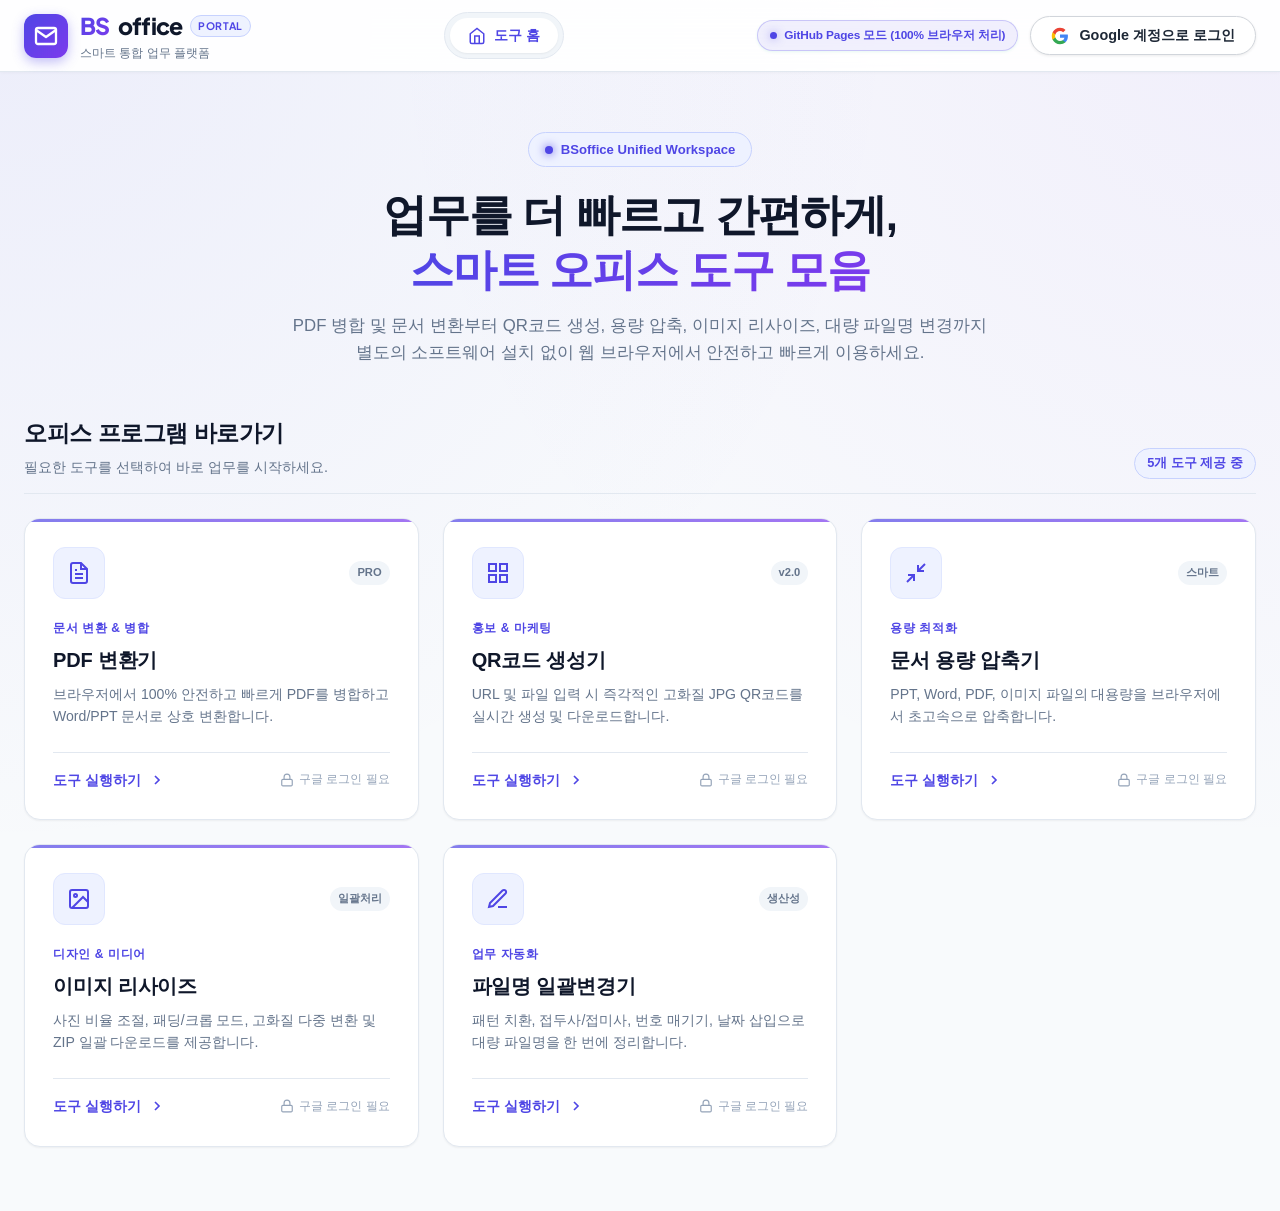
==== index.html @ fcd34b7c "." ====
<!DOCTYPE html>
<html lang="ko">
<head>
  <meta charset="UTF-8">
  <meta name="viewport" content="width=device-width, initial-scale=1.0">
  <title>BSoffice - 스마트 통합 비즈니스 오피스 플랫폼</title>
  <meta name="description" content="BSoffice - PDF 변환, QR코드 생성, 문서 압축, 이미지 리사이즈, 파일명 일괄변경을 한곳에서 제공하는 스마트 통합 오피스 플랫폼">
  
  <!-- Pretendard & Plus Jakarta Sans Fonts -->
  <link rel="preconnect" href="https://fonts.googleapis.com">
  <link rel="preconnect" href="https://fonts.gstatic.com" crossorigin>
  <link href="https://fonts.googleapis.com/css2?family=Pretendard:wght@300;400;500;600;700;800;900&family=Plus+Jakarta+Sans:wght@600;700;800&display=swap" rel="stylesheet">
  
  <link rel="stylesheet" href="./bsoffice-common.css">
  <link rel="stylesheet" href="./style.css">
  <!-- Google Identity Services (GSI) Client SDK for Static Web & GitHub Pages -->
  <script src="https://accounts.google.com/gsi/client" async defer></script>
</head>
<body>

  <!-- Main App Shell -->
  <div id="bsoffice-app" class="app-layout">
    
    <!-- Top Navigation Header (Unified BSoffice Brand) -->
    <header class="navbar">
      <div class="navbar-container">
        <!-- Brand Logo with Unified Typography -->
        <a href="./index.html" class="brand" id="btn-brand-home" title="BSoffice 메인으로 이동">
          <div class="brand-logo-icon">
            <svg width="24" height="24" viewBox="0 0 24 24" fill="none" stroke="currentColor" stroke-width="2.3" stroke-linecap="round" stroke-linejoin="round">
              <path d="M4 4h16c1.1 0 2 .9 2 2v12c0 1.1-.9 2-2 2H4c-1.1 0-2-.9-2-2V6c0-1.1.9-2 2-2z"></path>
              <polyline points="22,6 12,13 2,6"></polyline>
            </svg>
          </div>
          <div class="brand-text-wrap">
            <div class="brand-title">
              <span class="accent-b">BS</span> office
              <span class="version-tag">PORTAL</span>
            </div>
            <div class="brand-sub">스마트 통합 업무 플랫폼</div>
          </div>
        </a>

        <!-- Center Nav Tabs -->
        <nav class="nav-center-tabs" id="nav-center-tabs">
          <button class="nav-tab active" id="tab-home" data-view="home">
            <svg width="18" height="18" viewBox="0 0 24 24" fill="none" stroke="currentColor" stroke-width="2">
              <path d="M3 9l9-7 9 7v11a2 2 0 0 1-2 2H5a2 2 0 0 1-2-2z"></path>
              <polyline points="9 22 9 12 15 12 15 22"></polyline>
            </svg>
            <span>도구 홈</span>
          </button>
          
          <!-- Admin Dashboard Tab (Admin only, hidden by default) -->
          <button class="nav-tab nav-tab-admin hidden" id="tab-admin" data-view="admin">
            <svg width="18" height="18" viewBox="0 0 24 24" fill="none" stroke="currentColor" stroke-width="2">
              <line x1="18" y1="20" x2="18" y2="10"></line>
              <line x1="12" y1="20" x2="12" y2="4"></line>
              <line x1="6" y1="20" x2="6" y2="14"></line>
            </svg>
            <span>관리자 대시보드</span>
            <span class="admin-pill-badge">ADMIN</span>
          </button>
        </nav>

        <!-- Right User / Auth Controls -->
        <div class="nav-right" id="nav-auth-section">
          
          <!-- State 1: Unauthenticated -> Real Google Direct Login Button -->
          <div class="auth-guest" id="auth-guest">
            <button class="btn-google" id="btn-google-login" title="클릭 시 실제 구글 계정 로그인 창으로 즉시 이동합니다">
              <svg width="18" height="18" viewBox="0 0 24 24">
                <path fill="#4285F4" d="M22.56 12.25c0-.78-.07-1.53-.2-2.25H12v4.26h5.92c-.26 1.37-1.04 2.53-2.21 3.31v2.77h3.57c2.08-1.92 3.28-4.74 3.28-8.09z"/>
                <path fill="#34A853" d="M12 23c2.97 0 5.46-.98 7.28-2.66l-3.57-2.77c-.98.66-2.23 1.06-3.71 1.06-2.86 0-5.29-1.93-6.16-4.53H2.18v2.84C3.99 20.53 7.7 23 12 23z"/>
                <path fill="#FBBC05" d="M5.84 14.09c-.22-.66-.35-1.36-.35-2.09s.13-1.43.35-2.09V7.06H2.18C1.43 8.55 1 10.22 1 12s.43 3.45 1.18 4.94l2.85-2.22.81-.63z"/>
                <path fill="#EA4335" d="M12 5.38c1.62 0 3.06.56 4.21 1.64l3.15-3.15C17.45 2.09 14.97 1 12 1 7.7 1 3.99 3.47 2.18 7.06l3.66 2.84c.87-2.6 3.3-4.52 6.16-4.52z"/>
              </svg>
              <span class="btn-text">Google 계정으로 로그인</span>
            </button>
          </div>

          <!-- State 2: Authenticated -> User Profile & Dropdown -->
          <div class="auth-logged-in hidden" id="auth-logged-in">
            <div class="user-chip" id="user-chip-btn">
              <img id="user-avatar" class="user-avatar" src="" alt="User Avatar" />
              <div class="user-info-text">
                <div class="user-name-line">
                  <span id="user-name" class="user-display-name">홍길동</span>
                  <span id="user-role-badge" class="role-badge">일반사용자</span>
                </div>
                <div id="user-status-text" class="user-status-text">승인됨</div>
              </div>
              <svg class="chevron-icon" width="16" height="16" viewBox="0 0 24 24" fill="none" stroke="currentColor" stroke-width="2">
                <polyline points="6 9 12 15 18 9"></polyline>
              </svg>
            </div>

            <!-- Profile Dropdown Menu -->
            <div class="profile-dropdown hidden" id="profile-dropdown">
              <div class="dropdown-header">
                <div class="dropdown-email" id="dropdown-user-email">user@gmail.com</div>
                <div class="dropdown-status-pill" id="dropdown-user-status">승인 상태: 대기중</div>
              </div>
              
              <div class="dropdown-divider"></div>

              <!-- Admin Link inside menu (Only for Admin) -->
              <button class="dropdown-item admin-only hidden" id="dropdown-btn-admin">
                <svg width="16" height="16" viewBox="0 0 24 24" fill="none" stroke="currentColor" stroke-width="2">
                  <path d="M12 20h9"></path>
                  <path d="M16.5 3.5a2.121 2.121 0 0 1 3 3L7 19l-4 1 1-4L16.5 3.5z"></path>
                </svg>
                <span>관리자 콘솔 & 통계</span>
              </button>

              <!-- Request Approval Link for non-approved users -->
              <button class="dropdown-item non-approved-only hidden" id="dropdown-btn-request">
                <svg width="16" height="16" viewBox="0 0 24 24" fill="none" stroke="currentColor" stroke-width="2">
                  <path d="M14 2H6a2 2 0 0 0-2 2v16a2 2 0 0 0 2 2h12a2 2 0 0 0 2-2V8z"></path>
                  <polyline points="14 2 14 8 20 8"></polyline>
                  <line x1="12" y1="18" x2="12" y2="12"></line>
                  <line x1="9" y1="15" x2="15" y2="15"></line>
                </svg>
                <span>사용 승인 요청하기</span>
              </button>

              <div class="dropdown-divider"></div>

              <button class="dropdown-item text-danger" id="btn-logout">
                <svg width="16" height="16" viewBox="0 0 24 24" fill="none" stroke="currentColor" stroke-width="2">
                  <path d="M9 21H5a2 2 0 0 1-2-2V5a2 2 0 0 1 2-2h4"></path>
                  <polyline points="16 17 21 12 16 7"></polyline>
                  <line x1="21" y1="12" x2="9" y2="12"></line>
                </svg>
                <span>로그아웃</span>
              </button>
            </div>
          </div>
        </div>
      </div>
    </header>

    <!-- Main Content Container -->
    <main class="main-body">

      <!-- ================= VIEW 1: HOME (Tool Hub) ================= -->
      <section id="view-home" class="page-view active">
        <!-- Hero Banner -->
        <div class="hero-section">
          <div class="hero-badge">
            <span class="pulse-indicator"></span>
            <span>BSoffice Unified Workspace</span>
          </div>
          <h1 class="hero-title">
            업무를 더 빠르고 간편하게,<br>
            <span class="gradient-text">스마트 오피스 도구 모음</span>
          </h1>
          <p class="hero-desc">
            PDF 병합 및 문서 변환부터 QR코드 생성, 용량 압축, 이미지 리사이즈, 대량 파일명 변경까지<br>
            별도의 소프트웨어 설치 없이 웹 브라우저에서 안전하고 빠르게 이용하세요.
          </p>

          <!-- Status Alert Banner for Unapproved Users -->
          <div id="approval-notice-banner" class="approval-notice-banner hidden">
            <div class="notice-icon">⚠️</div>
            <div class="notice-content">
              <strong id="notice-banner-title">사이트 사용 승인이 필요합니다.</strong>
              <p id="notice-banner-desc">현재 계정은 관리자 승인 대기 중입니다. 관리자 승인 후 오피스 도구를 이용하실 수 있습니다.</p>
            </div>
            <button class="btn-notice-action" id="btn-banner-request">승인 요청 작성하기</button>
          </div>
        </div>

        <!-- Tool Cards Grid -->
        <div class="tools-grid-section">
          <div class="section-header">
            <div>
              <h2 class="section-title">오피스 프로그램 바로가기</h2>
              <p class="section-sub">필요한 도구를 선택하여 바로 업무를 시작하세요.</p>
            </div>
            <div class="tool-count-badge">5개 도구 제공 중</div>
          </div>

          <div class="cards-grid" id="tools-cards-container">
            <!-- Dynamic app cards populated via JavaScript -->
          </div>
        </div>
      </section>

      <!-- ================= VIEW 2: ADMIN DASHBOARD (bosung3116@gmail.com Only) ================= -->
      <section id="view-admin" class="page-view hidden">
        <div class="admin-container">
          
          <!-- Admin Page Header -->
          <div class="admin-header">
            <div>
              <div class="admin-pretitle">BSOFFICE MANAGEMENT CONSOLE</div>
              <h1 class="admin-title">관리자 대시보드</h1>
              <p class="admin-desc">프로그램별 사용량, 이용자 현황 데이터 분석 및 사이트 접근 승인 요청을 관리합니다.</p>
            </div>
            <div class="admin-actions">
              <button class="btn-refresh" id="btn-refresh-admin">
                <svg width="16" height="16" viewBox="0 0 24 24" fill="none" stroke="currentColor" stroke-width="2">
                  <polyline points="23 4 23 10 17 10"></polyline>
                  <polyline points="1 20 1 14 7 14"></polyline>
                  <path d="M3.51 9a9 9 0 0 1 14.85-3.36L23 10M1 14l4.64 4.36A9 9 0 0 0 20.49 15"></path>
                </svg>
                <span>새로고침</span>
              </button>
            </div>
          </div>

          <!-- KPI Metric Cards -->
          <div class="kpi-grid">
            <div class="kpi-card">
              <div class="kpi-icon-wrap bg-blue-subtle">
                <svg width="22" height="22" viewBox="0 0 24 24" fill="none" stroke="#4f46e5" stroke-width="2">
                  <polyline points="22 12 18 12 15 21 9 3 6 12 2 12"></polyline>
                </svg>
              </div>
              <div class="kpi-details">
                <div class="kpi-label">총 프로그램 실행 횟수</div>
                <div class="kpi-value" id="kpi-total-usage">0</div>
                <div class="kpi-sub">전체 누적 작업 횟수</div>
              </div>
            </div>

            <div class="kpi-card">
              <div class="kpi-icon-wrap bg-green-subtle">
                <svg width="22" height="22" viewBox="0 0 24 24" fill="none" stroke="#10B981" stroke-width="2">
                  <path d="M17 21v-2a4 4 0 0 0-4-4H5a4 4 0 0 0-4 4v2"></path>
                  <circle cx="9" cy="7" r="4"></circle>
                  <path d="M23 21v-2a4 4 0 0 0-3-3.87"></path>
                  <path d="M16 3.13a4 4 0 0 1 0 7.75"></path>
                </svg>
              </div>
              <div class="kpi-details">
                <div class="kpi-label">활성 이용자 수</div>
                <div class="kpi-value" id="kpi-active-users">0</div>
                <div class="kpi-sub">프로그램을 이용한 고유 사용자</div>
              </div>
            </div>

            <div class="kpi-card">
              <div class="kpi-icon-wrap bg-amber-subtle">
                <svg width="22" height="22" viewBox="0 0 24 24" fill="none" stroke="#d97706" stroke-width="2">
                  <path d="M16 21v-2a4 4 0 0 0-4-4H5a4 4 0 0 0-4 4v2"></path>
                  <circle cx="9" cy="7" r="4"></circle>
                  <line x1="19" y1="8" x2="19" y2="14"></line>
                  <line x1="22" y1="11" x2="16" y2="11"></line>
                </svg>
              </div>
              <div class="kpi-details">
                <div class="kpi-label">승인 대기 요청</div>
                <div class="kpi-value text-amber" id="kpi-pending-users">0</div>
                <div class="kpi-sub">승인 검토가 필요한 계정</div>
              </div>
            </div>

            <div class="kpi-card">
              <div class="kpi-icon-wrap bg-purple-subtle">
                <svg width="22" height="22" viewBox="0 0 24 24" fill="none" stroke="#7c3aed" stroke-width="2">
                  <path d="M22 11.08V12a10 10 0 1 1-5.93-9.14"></path>
                  <polyline points="22 4 12 14.01 9 11.01"></polyline>
                </svg>
              </div>
              <div class="kpi-details">
                <div class="kpi-label">승인 완료된 사용자</div>
                <div class="kpi-value" id="kpi-approved-users">0</div>
                <div class="kpi-sub">정상 이용 가능 회원</div>
              </div>
            </div>
          </div>

          <!-- Section: Program Usage & Unique Users Analytics -->
          <div class="admin-section-card">
            <div class="section-card-header">
              <div>
                <h3 class="card-title">각 프로그램별 사용량 및 사용 인원 데이터</h3>
                <p class="card-subtitle">도구별 누적 이용 횟수와 실제 사용한 인원 현황을 확인합니다.</p>
              </div>
            </div>

            <div class="table-responsive">
              <table class="data-table" id="table-app-stats">
                <thead>
                  <tr>
                    <th>프로그램 명</th>
                    <th>카테고리</th>
                    <th>총 사용량 (횟수)</th>
                    <th>사용 인원수</th>
                    <th>최근 사용 일시</th>
                    <th>상세 분석</th>
                  </tr>
                </thead>
                <tbody id="app-stats-tbody">
                  <!-- Dynamically populated -->
                </tbody>
              </table>
            </div>
          </div>

          <!-- Section: User Access Approvals Management -->
          <div class="admin-section-card">
            <div class="section-card-header">
              <div>
                <h3 class="card-title">사이트 사용 승인 요청 및 사용자 관리</h3>
                <p class="card-subtitle">일반 사용자의 접근 권한을 승인하거나 거절/회수할 수 있습니다.</p>
              </div>
            </div>

            <div class="table-responsive">
              <table class="data-table" id="table-users">
                <thead>
                  <tr>
                    <th>사용자 (이름 / 구글 이메일)</th>
                    <th>부서 / 조직</th>
                    <th>신청 사유</th>
                    <th>신청 / 가입 일시</th>
                    <th>현재 상태</th>
                    <th>총 이용수</th>
                    <th>권한 관리</th>
                  </tr>
                </thead>
                <tbody id="users-tbody">
                  <!-- Dynamically populated -->
                </tbody>
              </table>
            </div>
          </div>

          <!-- Section: Recent Usage Activity Logs -->
          <div class="admin-section-card">
            <div class="section-card-header">
              <div>
                <h3 class="card-title">실시간 프로그램 이용 로그 (최근 30건)</h3>
                <p class="card-subtitle">사용자가 각 프로그램을 실행한 실시간 활동 내역입니다.</p>
              </div>
            </div>

            <div class="table-responsive">
              <table class="data-table log-table" id="table-activity-logs">
                <thead>
                  <tr>
                    <th>로그 ID</th>
                    <th>이용 시각</th>
                    <th>사용자 이름</th>
                    <th>구글 계정 이메일</th>
                    <th>실행 프로그램</th>
                  </tr>
                </thead>
                <tbody id="activity-logs-tbody">
                  <!-- Dynamically populated -->
                </tbody>
              </table>
            </div>
          </div>

        </div>
      </section>

      <!-- ================= VIEW 3: IN-APP EMBEDDED TOOL VIEWER ================= -->
      <section id="view-viewer" class="page-view hidden">
        <div class="viewer-shell">
          <div class="viewer-topbar">
            <button class="btn-viewer-back" id="btn-viewer-back">
              <svg width="18" height="18" viewBox="0 0 24 24" fill="none" stroke="currentColor" stroke-width="2.2">
                <line x1="19" y1="12" x2="5" y2="12"></line>
                <polyline points="12 19 5 12 12 5"></polyline>
              </svg>
              <span>BSoffice 메인으로</span>
            </button>
            
            <div class="viewer-current-title">
              <span class="active-dot"></span>
              <span id="viewer-app-name">프로그램 이름</span>
            </div>

            <div class="viewer-top-actions">
              <button class="btn-viewer-action" id="btn-viewer-reload" title="새로고침">
                <svg width="16" height="16" viewBox="0 0 24 24" fill="none" stroke="currentColor" stroke-width="2">
                  <polyline points="23 4 23 10 17 10"></polyline>
                  <polyline points="1 20 1 14 7 14"></polyline>
                  <path d="M3.51 9a9 9 0 0 1 14.85-3.36L23 10M1 14l4.64 4.36A9 9 0 0 0 20.49 15"></path>
                </svg>
              </button>
              <button class="btn-viewer-action" id="btn-viewer-newtab" title="새 탭에서 전체 화면으로 열기">
                <svg width="16" height="16" viewBox="0 0 24 24" fill="none" stroke="currentColor" stroke-width="2">
                  <path d="M18 13v6a2 2 0 0 1-2 2H5a2 2 0 0 1-2-2V8a2 2 0 0 1 2-2h6"></path>
                  <polyline points="15 3 21 3 21 9"></polyline>
                  <line x1="10" y1="14" x2="21" y2="3"></line>
                </svg>
                <span>새 탭으로 열기</span>
              </button>
            </div>
          </div>
          
          <div class="iframe-container">
            <iframe id="tool-iframe" src="about:blank" frameborder="0" allow="clipboard-read; clipboard-write"></iframe>
          </div>
        </div>
      </section>

    </main>
  </div>

  <!-- ================= MODALS ================= -->

  <!-- GOOGLE LOGIN & DEMO MODAL (GitHub Pages & Static Web Support) -->
  <div class="modal-backdrop hidden" id="modal-login-choice">
    <div class="modal-box" style="max-width: 440px;">
      <button class="modal-close-btn" data-close-modal="modal-login-choice">&times;</button>
      <div class="modal-header-icon text-primary">
        <svg width="32" height="32" viewBox="0 0 24 24">
          <path fill="#4285F4" d="M22.56 12.25c0-.78-.07-1.53-.2-2.25H12v4.26h5.92c-.26 1.37-1.04 2.53-2.21 3.31v2.77h3.57c2.08-1.92 3.28-4.74 3.28-8.09z"/>
          <path fill="#34A853" d="M12 23c2.97 0 5.46-.98 7.28-2.66l-3.57-2.77c-.98.66-2.23 1.06-3.71 1.06-2.86 0-5.29-1.93-6.16-4.53H2.18v2.84C3.99 20.53 7.7 23 12 23z"/>
          <path fill="#FBBC05" d="M5.84 14.09c-.22-.66-.35-1.36-.35-2.09s.13-1.43.35-2.09V7.06H2.18C1.43 8.55 1 10.22 1 12s.43 3.45 1.18 4.94l2.85-2.22.81-.63z"/>
          <path fill="#EA4335" d="M12 5.38c1.62 0 3.06.56 4.21 1.64l3.15-3.15C17.45 2.09 14.97 1 12 1 7.7 1 3.99 3.47 2.18 7.06l3.66 2.84c.87-2.6 3.3-4.52 6.16-4.52z"/>
        </svg>
      </div>
      <h3 class="modal-title">BSoffice 로그인</h3>
      <p class="modal-desc">
        Google 계정으로 로그인하여 5가지 스마트 오피스 도구를 이용하세요.
      </p>

      <!-- Google Official Button Container -->
      <div id="gsi-button-wrapper" style="display: flex; justify-content: center; margin: 16px 0;">
        <div id="gsi-button-target"></div>
      </div>

      <div style="display: flex; align-items: center; gap: 12px; margin: 18px 0;">
        <div style="flex: 1; height: 1px; background: var(--border-subtle, #e2e8f0);"></div>
        <span style="font-size: 0.75rem; color: var(--text-muted, #64748b); font-weight: 600;">또는 정적 웹 빠른 체험</span>
        <div style="flex: 1; height: 1px; background: var(--border-subtle, #e2e8f0);"></div>
      </div>

      <div style="display: flex; flex-direction: column; gap: 8px;">
        <button type="button" class="btn btn-secondary" id="btn-quick-admin" style="width: 100%; justify-content: center; font-weight: 600; padding: 10px;">
          👑 관리자 계정 바로 로그인 (bosung3116@gmail.com)
        </button>
        <button type="button" class="btn btn-secondary" id="btn-quick-user" style="width: 100%; justify-content: center; font-weight: 500; font-size: 0.82rem; padding: 8px; color: var(--text-muted);">
          👤 일반 계정 로그인 (승인 요청 테스트용)
        </button>
      </div>
    </div>
  </div>

  <!-- ACCESS APPROVAL REQUEST MODAL (일반 사용자의 사용 승인 신청 팝업만 유지) -->
  <div class="modal-backdrop hidden" id="modal-approval-request">
    <div class="modal-box">
      <button class="modal-close-btn" data-close-modal="modal-approval-request">&times;</button>
      <div class="modal-header-icon text-amber">
        <svg width="32" height="32" viewBox="0 0 24 24" fill="none" stroke="currentColor" stroke-width="2">
          <path d="M12 22s8-4 8-10V5l-8-3-8 3v7c0 6 8 10 8 10z"></path>
          <line x1="12" y1="8" x2="12" y2="12"></line>
          <line x1="12" y1="16" x2="12.01" y2="16"></line>
        </svg>
      </div>
      <h3 class="modal-title">사이트 사용 승인 요청</h3>
      <p class="modal-desc">
        BSoffice는 허가된 사용자만 이용할 수 있습니다.<br>
        관리자(<strong>bosung3116@gmail.com</strong>)에게 사용 승인 요청을 보내세요.
      </p>

      <form id="form-approval-request" class="approval-form">
        <div class="form-group">
          <label>신청자 구글 계정</label>
          <input type="text" id="req-email" class="form-control" readonly disabled />
        </div>
        <div class="form-group">
          <label>소속 부서 / 회사명</label>
          <input type="text" id="req-dept" class="form-control" placeholder="예: 경영지원팀, 개발팀, 디자인실" required />
        </div>
        <div class="form-group">
          <label>사용 목적 / 신청 사유</label>
          <textarea id="req-reason" class="form-control" rows="3" placeholder="예: PDF 병합 및 업무 문서 압축 작업 필요" required></textarea>
        </div>
        <div class="modal-actions">
          <button type="button" class="btn-secondary" data-close-modal="modal-approval-request">취소</button>
          <button type="submit" class="btn-primary" id="btn-submit-request">승인 요청 전송</button>
        </div>
      </form>
    </div>
  </div>

  <!-- APP USER LIST MODAL (관리자 전용: 특정 도구의 사용자 명단 확인) -->
  <div class="modal-backdrop hidden" id="modal-app-users">
    <div class="modal-box modal-box-lg">
      <button class="modal-close-btn" data-close-modal="modal-app-users">&times;</button>
      <div class="modal-header-icon text-primary">
        <svg width="28" height="28" viewBox="0 0 24 24" fill="none" stroke="currentColor" stroke-width="2">
          <path d="M17 21v-2a4 4 0 0 0-4-4H5a4 4 0 0 0-4 4v2"></path>
          <circle cx="9" cy="7" r="4"></circle>
          <path d="M23 21v-2a4 4 0 0 0-3-3.87"></path>
          <path d="M16 3.13a4 4 0 0 1 0 7.75"></path>
        </svg>
      </div>
      <h3 class="modal-title" id="app-modal-title">프로그램 이용자 통계</h3>
      <p class="modal-desc" id="app-modal-desc">해당 도구를 이용한 사용자 목록과 사용 횟수입니다.</p>

      <div class="table-responsive">
        <table class="data-table">
          <thead>
            <tr>
              <th>사용자 이름</th>
              <th>구글 이메일</th>
              <th>이용 횟수</th>
              <th>최근 이용 시각</th>
            </tr>
          </thead>
          <tbody id="app-users-tbody">
            <!-- Dynamic -->
          </tbody>
        </table>
      </div>
    </div>
  </div>

  <!-- Toast Notification Container -->
  <div id="toast-container" class="toast-container"></div>

  <!-- BSoffice Client Bridge (Static GitHub Pages & Local Engine Support) -->
  <script src="./bsoffice-bridge.js"></script>
  <!-- Main JavaScript Controller -->
  <script src="./app.js"></script>
</body>
</html>
---- bsoffice-common.css ----
/* ==========================================================================
   BSoffice Unified Global Design System & Common Brand Header
   Color Palette & Typography Unified to "PDF Studio / PDF 변환기" Standard
   ========================================================================== */

@import url('https://fonts.googleapis.com/css2?family=Pretendard:wght@300;400;500;600;700;800;900&family=Plus+Jakarta+Sans:wght@600;700;800&display=swap');

:root {
  /* PDF 변환기 기준 컬러 팔레트 */
  --bsoffice-primary: #4f46e5;
  --bsoffice-primary-hover: #4338ca;
  --bsoffice-primary-light: #eef2ff;
  --bsoffice-primary-gradient: linear-gradient(135deg, #4f46e5 0%, #7c3aed 100%);
  --bsoffice-accent-gradient: linear-gradient(135deg, #06b6d4 0%, #3b82f6 100%);
  --bsoffice-glow: 0 4px 16px rgba(79, 70, 229, 0.3);

  --bsoffice-bg: #f8fafc;
  --bsoffice-bg-subtle: #f1f5f9;
  --bsoffice-bg-card: rgba(255, 255, 255, 0.96);

  --bsoffice-border: #e2e8f0;
  --bsoffice-border-focus: #818cf8;

  --bsoffice-text-main: #0f172a;
  --bsoffice-text-muted: #64748b;
  --bsoffice-text-dim: #94a3b8;

  --bsoffice-radius-sm: 8px;
  --bsoffice-radius-md: 12px;
  --bsoffice-radius-lg: 16px;
  --bsoffice-radius-full: 9999px;

  --bsoffice-font: 'Pretendard', -apple-system, BlinkMacSystemFont, "Segoe UI", Roboto, Helvetica, Arial, sans-serif;
  --bsoffice-shadow: 0 4px 12px -2px rgba(15, 23, 42, 0.08), 0 2px 4px -2px rgba(15, 23, 42, 0.04);
}

/* ==========================================================================
   통일된 BSoffice 브랜드 상단 바 컴포넌트
   ========================================================================== */
.bsoffice-unified-header {
  width: 100%;
  background: rgba(255, 255, 255, 0.92);
  backdrop-filter: blur(12px);
  -webkit-backdrop-filter: blur(12px);
  border-bottom: 1px solid var(--bsoffice-border);
  padding: 12px 24px;
  display: flex;
  align-items: center;
  justify-content: space-between;
  box-sizing: border-box;
  font-family: var(--bsoffice-font);
  position: relative;
  z-index: 999;
}

.bsoffice-unified-brand-link {
  display: flex;
  align-items: center;
  gap: 12px;
  text-decoration: none;
  cursor: pointer;
  transition: opacity 0.2s ease, transform 0.2s ease;
}

.bsoffice-unified-brand-link:hover {
  transform: translateY(-1px);
}

.bsoffice-unified-icon {
  width: 40px;
  height: 40px;
  border-radius: var(--bsoffice-radius-md);
  background: var(--bsoffice-primary-gradient);
  display: flex;
  align-items: center;
  justify-content: center;
  color: #ffffff;
  box-shadow: var(--bsoffice-glow);
  flex-shrink: 0;
}

.bsoffice-unified-icon svg {
  width: 22px;
  height: 22px;
}

.bsoffice-unified-title-wrap {
  display: flex;
  align-items: baseline;
  gap: 8px;
}

.bsoffice-unified-brand-name {
  font-family: 'Plus Jakarta Sans', var(--bsoffice-font);
  font-size: 1.35rem;
  font-weight: 800;
  letter-spacing: -0.03em;
  color: var(--bsoffice-text-main);
  line-height: 1;
}

.bsoffice-unified-brand-name .accent-text {
  color: #4f46e5;
  background: var(--bsoffice-primary-gradient);
  -webkit-background-clip: text;
  -webkit-text-fill-color: transparent;
}

.bsoffice-unified-tag {
  font-size: 0.65rem;
  font-weight: 700;
  background: #eef2ff;
  border: 1px solid #c7d2fe;
  color: #4f46e5;
  padding: 2px 7px;
  border-radius: var(--bsoffice-radius-full);
  letter-spacing: 0.05em;
  text-transform: uppercase;
}

.bsoffice-current-app-badge {
  display: inline-flex;
  align-items: center;
  gap: 6px;
  padding: 4px 10px;
  background: #f1f5f9;
  border-radius: var(--bsoffice-radius-full);
  font-size: 0.78rem;
  font-weight: 600;
  color: #475569;
  border: 1px solid #e2e8f0;
}

.bsoffice-current-app-badge::before {
  content: '';
  width: 6px;
  height: 6px;
  border-radius: 50%;
  background: #4f46e5;
}

.bsoffice-header-actions {
  display: flex;
  align-items: center;
  gap: 12px;
}

.bsoffice-btn-home {
  display: inline-flex;
  align-items: center;
  gap: 6px;
  padding: 7px 14px;
  background: #f8fafc;
  border: 1px solid var(--bsoffice-border);
  border-radius: var(--bsoffice-radius-sm);
  color: var(--bsoffice-text-muted);
  font-size: 0.82rem;
  font-weight: 600;
  text-decoration: none;
  transition: all 0.2s ease;
}

.bsoffice-btn-home:hover {
  background: #eef2ff;
  color: #4f46e5;
  border-color: #c7d2fe;
  transform: translateY(-1px);
}

/* ==========================================================================
   CDP 9000 & Python Backend Engine Status Pill
   ========================================================================== */
.bsoffice-cdp-pill {
  display: inline-flex;
  align-items: center;
  gap: 7px;
  padding: 5px 12px;
  border-radius: var(--bsoffice-radius-full);
  font-size: 0.74rem;
  font-weight: 700;
  letter-spacing: -0.01em;
  transition: all 0.25s ease;
  user-select: none;
  cursor: default;
}

.bsoffice-cdp-pill.cdp-active {
  background: rgba(16, 185, 129, 0.1);
  color: #059669;
  border: 1px solid rgba(16, 185, 129, 0.25);
  box-shadow: 0 1px 3px rgba(16, 185, 129, 0.1);
}

.bsoffice-cdp-pill.cdp-standby {
  background: rgba(99, 102, 241, 0.08);
  color: #4f46e5;
  border: 1px solid rgba(99, 102, 241, 0.2);
}

.cdp-dot {
  width: 7px;
  height: 7px;
  border-radius: 50%;
  display: inline-block;
  flex-shrink: 0;
}

.cdp-dot.pulse {
  background: #10b981;
  box-shadow: 0 0 8px #10b981;
  animation: cdpPulse 2s infinite ease-in-out;
}

.cdp-dot.standby {
  background: #6366f1;
}

@keyframes cdpPulse {
  0% { transform: scale(0.9); opacity: 0.8; }
  50% { transform: scale(1.25); opacity: 1; }
  100% { transform: scale(0.9); opacity: 0.8; }
}
---- style.css ----
/* ==========================================================================
   BSoffice Global Stylesheet
   Unified Theme - Standardized to "PDF Studio / PDF 변환기" Indigo Aesthetic
   ========================================================================== */

@import url('https://fonts.googleapis.com/css2?family=Pretendard:wght@300;400;500;600;700;800;900&family=Plus+Jakarta+Sans:wght@600;700;800&display=swap');

:root {
  /* PDF 변환기 기준 통일 색상 팔레트 */
  --bg-primary: #f8fafc;
  --bg-secondary: #f1f5f9;
  --bg-card: rgba(255, 255, 255, 0.96);
  --bg-card-hover: #ffffff;
  --bg-card-elevated: #ffffff;
  --bg-subtle: #f8fafc;
  
  --border-subtle: #e2e8f0;
  --border-focus: #6366f1;
  --border-glass: rgba(255, 255, 255, 0.6);

  --text-main: #0f172a;
  --text-muted: #64748b;
  --text-dim: #94a3b8;

  --primary: #4f46e5;
  --primary-hover: #4338ca;
  --primary-light: #eef2ff;
  --primary-gradient: linear-gradient(135deg, #4f46e5 0%, #7c3aed 100%);
  --accent-gradient: linear-gradient(135deg, #06b6d4 0%, #3b82f6 100%);
  --glowing-gradient: linear-gradient(135deg, #4f46e5 0%, #8b5cf6 50%, #ec4899 100%);

  --success: #10b981;
  --success-bg: #ecfdf5;
  --danger: #ef4444;
  --danger-bg: #fef2f2;
  --warning: #f59e0b;
  --warning-bg: #fffbeb;

  --shadow-sm: 0 1px 2px 0 rgba(0, 0, 0, 0.05);
  --shadow-md: 0 4px 6px -1px rgba(0, 0, 0, 0.08), 0 2px 4px -2px rgba(0, 0, 0, 0.05);
  --shadow-lg: 0 10px 15px -3px rgba(0, 0, 0, 0.08), 0 4px 6px -4px rgba(0, 0, 0, 0.05);
  --shadow-glow: 0 0 20px rgba(79, 70, 229, 0.25);

  --radius-sm: 8px;
  --radius-md: 12px;
  --radius-lg: 16px;
  --radius-full: 9999px;

  --font-family: 'Pretendard', -apple-system, BlinkMacSystemFont, "Segoe UI", Roboto, Helvetica, Arial, sans-serif;
  --transition: all 0.2s cubic-bezier(0.16, 1, 0.3, 1);
}

*, *::before, *::after {
  box-sizing: border-box;
  margin: 0;
  padding: 0;
}

body {
  font-family: var(--font-family);
  background-color: var(--bg-primary);
  color: var(--text-main);
  min-height: 100vh;
  line-height: 1.6;
  overflow-x: hidden;
  -webkit-font-smoothing: antialiased;
  background-image: 
    radial-gradient(at 0% 0%, rgba(79, 70, 229, 0.07) 0px, transparent 50%),
    radial-gradient(at 100% 0%, rgba(124, 58, 237, 0.06) 0px, transparent 50%);
}

.app-layout {
  display: flex;
  flex-direction: column;
  min-height: 100vh;
}

/* ==========================================================================
   Navigation Bar (통일된 BSoffice 헤더)
   ========================================================================== */
.navbar {
  position: sticky;
  top: 0;
  z-index: 100;
  backdrop-filter: blur(16px);
  -webkit-backdrop-filter: blur(16px);
  background: rgba(255, 255, 255, 0.92);
  border-bottom: 1px solid var(--border-subtle);
  height: 72px;
  display: flex;
  align-items: center;
  box-shadow: 0 1px 3px rgba(0, 0, 0, 0.03);
}

.navbar-container {
  width: 100%;
  max-width: 1300px;
  margin: 0 auto;
  padding: 0 24px;
  display: flex;
  align-items: center;
  justify-content: space-between;
}

/* Brand Logo */
.brand {
  display: flex;
  align-items: center;
  gap: 12px;
  cursor: pointer;
  user-select: none;
  text-decoration: none;
}

.brand-logo-icon {
  width: 44px;
  height: 44px;
  border-radius: var(--radius-md);
  background: var(--primary-gradient);
  display: flex;
  align-items: center;
  justify-content: center;
  color: #fff;
  box-shadow: 0 4px 12px rgba(79, 70, 229, 0.35);
  transition: var(--transition);
}

.brand:hover .brand-logo-icon {
  transform: translateY(-2px);
  box-shadow: 0 6px 16px rgba(79, 70, 229, 0.45);
}

.brand-title {
  font-family: 'Plus Jakarta Sans', var(--font-family);
  font-size: 1.45rem;
  font-weight: 800;
  letter-spacing: -0.03em;
  color: var(--text-main);
  display: flex;
  align-items: center;
  gap: 8px;
}

.brand-title .accent-b {
  color: #4f46e5;
  background: var(--primary-gradient);
  -webkit-background-clip: text;
  -webkit-text-fill-color: transparent;
}

.version-tag {
  font-size: 0.65rem;
  font-weight: 700;
  letter-spacing: 0.05em;
  background: var(--primary-light);
  border: 1px solid #c7d2fe;
  color: var(--primary);
  padding: 2px 7px;
  border-radius: var(--radius-full);
}

.brand-sub {
  font-size: 0.75rem;
  color: var(--text-muted);
}

/* Nav Tabs */
.nav-center-tabs {
  display: flex;
  align-items: center;
  gap: 6px;
  background: var(--bg-secondary);
  padding: 5px;
  border-radius: var(--radius-full);
  border: 1px solid var(--border-subtle);
}

.nav-tab {
  display: flex;
  align-items: center;
  gap: 8px;
  padding: 8px 18px;
  background: transparent;
  border: none;
  color: var(--text-muted);
  font-size: 0.88rem;
  font-weight: 600;
  border-radius: var(--radius-full);
  cursor: pointer;
  transition: var(--transition);
}

.nav-tab:hover {
  color: var(--text-main);
}

.nav-tab.active {
  background: #ffffff;
  color: var(--primary);
  box-shadow: var(--shadow-sm);
}

.admin-pill-badge {
  font-size: 0.65rem;
  font-weight: 700;
  background: var(--primary-gradient);
  color: white;
  padding: 2px 7px;
  border-radius: var(--radius-full);
}

/* Right Controls */
.nav-right {
  display: flex;
  align-items: center;
  gap: 12px;
  position: relative;
}

/* Official Google Sign-In Button */
.btn-google {
  display: inline-flex;
  align-items: center;
  gap: 10px;
  padding: 9px 20px;
  background: #ffffff;
  color: #1f2937;
  border: 1px solid #d1d5db;
  border-radius: var(--radius-full);
  font-size: 0.9rem;
  font-weight: 600;
  cursor: pointer;
  transition: var(--transition);
  box-shadow: 0 1px 3px rgba(0, 0, 0, 0.08);
}

.btn-google:hover {
  background: #f9fafb;
  border-color: #9ca3af;
  transform: translateY(-1px);
  box-shadow: 0 3px 8px rgba(0, 0, 0, 0.12);
}

/* User Profile Chip */
.user-chip {
  display: flex;
  align-items: center;
  gap: 10px;
  padding: 4px 14px 4px 6px;
  background: #ffffff;
  border: 1px solid var(--border-subtle);
  border-radius: var(--radius-full);
  cursor: pointer;
  transition: var(--transition);
  box-shadow: var(--shadow-sm);
}

.user-chip:hover {
  border-color: #cbd5e1;
  box-shadow: var(--shadow-md);
}

.user-avatar {
  width: 34px;
  height: 34px;
  border-radius: 50%;
  object-fit: cover;
  background: #e2e8f0;
}

.user-info-text {
  display: flex;
  flex-direction: column;
  text-align: left;
}

.user-name-line {
  display: flex;
  align-items: center;
  gap: 6px;
}

.user-display-name {
  font-size: 0.85rem;
  font-weight: 700;
  color: var(--text-main);
  max-width: 120px;
  white-space: nowrap;
  overflow: hidden;
  text-overflow: ellipsis;
}

.role-badge {
  font-size: 0.65rem;
  padding: 1px 6px;
  border-radius: var(--radius-full);
  font-weight: 700;
}
.role-badge.admin {
  background: var(--primary-light);
  color: var(--primary);
  border: 1px solid #c7d2fe;
}
.role-badge.user {
  background: #f1f5f9;
  color: #475569;
  border: 1px solid #e2e8f0;
}

.user-status-text {
  font-size: 0.72rem;
  color: var(--text-muted);
}
.user-status-text.approved { color: var(--success); font-weight: 600; }
.user-status-text.pending  { color: var(--warning); font-weight: 600; }
.user-status-text.rejected { color: var(--danger); font-weight: 600; }

.chevron-icon {
  color: var(--text-dim);
  transition: var(--transition);
}
.user-chip.open .chevron-icon {
  transform: rotate(180deg);
}

/* Profile Dropdown */
.profile-dropdown {
  position: absolute;
  top: calc(100% + 10px);
  right: 0;
  width: 260px;
  background: #ffffff;
  border: 1px solid var(--border-subtle);
  border-radius: var(--radius-md);
  box-shadow: var(--shadow-lg);
  padding: 8px;
  z-index: 150;
  animation: dropIn 0.2s ease forwards;
}

@keyframes dropIn {
  from { opacity: 0; transform: translateY(-8px); }
  to { opacity: 1; transform: translateY(0); }
}

.dropdown-header {
  padding: 10px 12px;
}
.dropdown-email {
  font-size: 0.82rem;
  color: var(--text-muted);
  word-break: break-all;
}
.dropdown-status-pill {
  margin-top: 6px;
  font-size: 0.72rem;
  font-weight: 700;
  display: inline-block;
  padding: 3px 9px;
  border-radius: var(--radius-full);
  background: var(--bg-secondary);
  color: var(--text-main);
}

.dropdown-divider {
  height: 1px;
  background: var(--border-subtle);
  margin: 6px 0;
}

.dropdown-item {
  width: 100%;
  display: flex;
  align-items: center;
  gap: 10px;
  padding: 10px 12px;
  background: transparent;
  border: none;
  color: var(--text-muted);
  font-size: 0.86rem;
  font-weight: 600;
  border-radius: var(--radius-sm);
  cursor: pointer;
  transition: var(--transition);
  text-align: left;
}

.dropdown-item:hover {
  background: var(--bg-secondary);
  color: var(--text-main);
}

.dropdown-item.text-danger {
  color: var(--danger);
}
.dropdown-item.text-danger:hover {
  background: var(--danger-bg);
}

/* ==========================================================================
   Main Body
   ========================================================================== */
.main-body {
  flex: 1;
  width: 100%;
  max-width: 1300px;
  margin: 0 auto;
  padding: 36px 24px 64px;
}

.page-view {
  animation: fadeIn 0.3s ease;
}

@keyframes fadeIn {
  from { opacity: 0; transform: translateY(6px); }
  to { opacity: 1; transform: translateY(0); }
}

.hidden {
  display: none !important;
}

/* ==========================================================================
   VIEW 1: Tools Hub (Home)
   ========================================================================== */
.hero-section {
  text-align: center;
  padding: 24px 20px 48px;
  max-width: 860px;
  margin: 0 auto;
}

.hero-badge {
  display: inline-flex;
  align-items: center;
  gap: 8px;
  padding: 6px 16px;
  background: var(--primary-light);
  border: 1px solid #c7d2fe;
  border-radius: var(--radius-full);
  color: var(--primary);
  font-size: 0.82rem;
  font-weight: 700;
  margin-bottom: 20px;
}

.pulse-indicator {
  width: 8px;
  height: 8px;
  background: var(--primary);
  border-radius: 50%;
  box-shadow: 0 0 10px var(--primary);
  animation: pulse 2s infinite;
}

@keyframes pulse {
  0% { transform: scale(0.95); box-shadow: 0 0 0 0 rgba(79, 70, 229, 0.7); }
  70% { transform: scale(1); box-shadow: 0 0 0 8px rgba(79, 70, 229, 0); }
  100% { transform: scale(0.95); box-shadow: 0 0 0 0 rgba(79, 70, 229, 0); }
}

.hero-title {
  font-size: 2.75rem;
  font-weight: 800;
  letter-spacing: -0.03em;
  line-height: 1.25;
  margin-bottom: 16px;
  color: var(--text-main);
}

.gradient-text {
  background: var(--primary-gradient);
  -webkit-background-clip: text;
  -webkit-text-fill-color: transparent;
}

.hero-desc {
  font-size: 1.05rem;
  color: var(--text-muted);
  line-height: 1.6;
}

/* Approval Notice Banner */
.approval-notice-banner {
  margin-top: 28px;
  background: var(--warning-bg);
  border: 1px solid #fde68a;
  border-radius: var(--radius-md);
  padding: 18px 24px;
  display: flex;
  align-items: center;
  gap: 16px;
  text-align: left;
}

.notice-icon { font-size: 1.5rem; }
.notice-content { flex: 1; }
.notice-content strong {
  display: block;
  color: #b45309;
  font-size: 0.95rem;
  margin-bottom: 2px;
}
.notice-content p {
  color: #78350f;
  font-size: 0.85rem;
}

.btn-notice-action {
  padding: 8px 18px;
  background: var(--primary);
  color: #fff;
  font-weight: 700;
  font-size: 0.85rem;
  border: none;
  border-radius: var(--radius-sm);
  cursor: pointer;
  white-space: nowrap;
  transition: var(--transition);
}
.btn-notice-action:hover {
  background: var(--primary-hover);
}

/* Section Header */
.section-header {
  display: flex;
  align-items: flex-end;
  justify-content: space-between;
  margin-bottom: 24px;
  padding-bottom: 14px;
  border-bottom: 1px solid var(--border-subtle);
}

.section-title {
  font-size: 1.45rem;
  font-weight: 800;
  letter-spacing: -0.02em;
  color: var(--text-main);
}

.section-sub {
  font-size: 0.9rem;
  color: var(--text-muted);
  margin-top: 4px;
}

.tool-count-badge {
  font-size: 0.8rem;
  font-weight: 600;
  color: var(--primary);
  background: var(--primary-light);
  padding: 4px 12px;
  border-radius: var(--radius-full);
  border: 1px solid #c7d2fe;
}

/* Cards Grid */
.cards-grid {
  display: grid;
  grid-template-columns: repeat(auto-fill, minmax(320px, 1fr));
  gap: 24px;
}

.app-card {
  position: relative;
  background: #ffffff;
  border: 1px solid var(--border-subtle);
  border-radius: var(--radius-lg);
  padding: 28px;
  display: flex;
  flex-direction: column;
  transition: transform 0.28s cubic-bezier(0.16, 1, 0.3, 1), box-shadow 0.28s cubic-bezier(0.16, 1, 0.3, 1), border-color 0.28s ease;
  cursor: pointer;
  overflow: hidden;
  box-shadow: var(--shadow-sm);
}

.app-card::before {
  content: '';
  position: absolute;
  top: 0;
  left: 0;
  right: 0;
  height: 3px;
  background: var(--primary-gradient);
  opacity: 0.7;
  transition: var(--transition);
}

.app-card:hover {
  transform: translateY(-8px);
  border-color: #818cf8;
  box-shadow: 0 16px 32px -4px rgba(79, 70, 229, 0.16), 0 6px 12px -2px rgba(15, 23, 42, 0.05);
}

.app-card:hover::before {
  height: 4px;
  opacity: 1;
}

.card-top {
  display: flex;
  align-items: center;
  justify-content: space-between;
  margin-bottom: 20px;
}

.card-icon-box {
  width: 52px;
  height: 52px;
  border-radius: var(--radius-md);
  display: flex;
  align-items: center;
  justify-content: center;
  background: var(--primary-light);
  color: var(--primary);
  border: 1px solid #e0e7ff;
  transition: var(--transition);
}

.app-card:hover .card-icon-box {
  transform: scale(1.08) rotate(-3deg);
  background: var(--primary-gradient);
  color: #ffffff;
}

.card-badge {
  font-size: 0.7rem;
  font-weight: 700;
  padding: 3px 8px;
  border-radius: var(--radius-full);
  background: var(--bg-secondary);
  color: var(--text-muted);
}

.card-category {
  font-size: 0.75rem;
  font-weight: 700;
  color: var(--primary);
  text-transform: uppercase;
  letter-spacing: 0.05em;
  margin-bottom: 6px;
}

.card-name {
  font-size: 1.25rem;
  font-weight: 800;
  color: var(--text-main);
  margin-bottom: 8px;
  letter-spacing: -0.01em;
}

.card-desc {
  font-size: 0.88rem;
  color: var(--text-muted);
  line-height: 1.55;
  flex: 1;
  margin-bottom: 24px;
}

.card-footer {
  display: flex;
  align-items: center;
  justify-content: space-between;
  padding-top: 16px;
  border-top: 1px solid var(--border-subtle);
}

.card-action-btn {
  display: inline-flex;
  align-items: center;
  gap: 8px;
  font-size: 0.88rem;
  font-weight: 700;
  color: var(--primary);
  transition: var(--transition);
}

.app-card:hover .card-action-btn {
  gap: 12px;
  color: var(--primary-hover);
}

.card-lock-badge {
  display: inline-flex;
  align-items: center;
  gap: 5px;
  font-size: 0.75rem;
  color: var(--text-dim);
}

/* ==========================================================================
   VIEW 2: Admin Dashboard
   ========================================================================== */
.admin-container {
  display: flex;
  flex-direction: column;
  gap: 32px;
}

.admin-header {
  display: flex;
  align-items: flex-start;
  justify-content: space-between;
  background: #ffffff;
  border: 1px solid var(--border-subtle);
  border-radius: var(--radius-lg);
  padding: 28px 32px;
  box-shadow: var(--shadow-sm);
  position: relative;
  overflow: hidden;
}

.admin-header::after {
  content: '';
  position: absolute;
  top: 0;
  right: 0;
  width: 280px;
  height: 100%;
  background: radial-gradient(circle at top right, rgba(79, 70, 229, 0.08), transparent 70%);
  pointer-events: none;
}

.admin-pretitle {
  font-size: 0.75rem;
  font-weight: 800;
  letter-spacing: 0.1em;
  color: var(--primary);
  margin-bottom: 6px;
}

.admin-title {
  font-size: 1.9rem;
  font-weight: 800;
  letter-spacing: -0.02em;
  color: var(--text-main);
}

.admin-desc {
  font-size: 0.92rem;
  color: var(--text-muted);
  margin-top: 6px;
}

.btn-refresh {
  display: inline-flex;
  align-items: center;
  gap: 8px;
  padding: 8px 16px;
  background: #ffffff;
  border: 1px solid var(--border-subtle);
  border-radius: var(--radius-sm);
  color: var(--text-main);
  font-size: 0.85rem;
  font-weight: 600;
  cursor: pointer;
  transition: var(--transition);
}

.btn-refresh:hover {
  background: var(--bg-secondary);
}

/* KPI Cards */
.kpi-grid {
  display: grid;
  grid-template-columns: repeat(auto-fit, minmax(240px, 1fr));
  gap: 20px;
}

.kpi-card {
  background: #ffffff;
  border: 1px solid var(--border-subtle);
  border-radius: var(--radius-md);
  padding: 22px;
  display: flex;
  align-items: center;
  gap: 18px;
  box-shadow: var(--shadow-sm);
}

.kpi-icon-wrap {
  width: 52px;
  height: 52px;
  border-radius: var(--radius-md);
  display: flex;
  align-items: center;
  justify-content: center;
}

.bg-blue-subtle   { background: #eff6ff; }
.bg-green-subtle  { background: #ecfdf5; }
.bg-amber-subtle  { background: #fffbeb; }
.bg-purple-subtle { background: #eef2ff; }

.kpi-label {
  font-size: 0.8rem;
  color: var(--text-muted);
  font-weight: 600;
}

.kpi-value {
  font-size: 1.8rem;
  font-weight: 800;
  color: var(--text-main);
  line-height: 1.2;
}
.kpi-value.text-amber { color: #d97706; }

.kpi-sub {
  font-size: 0.72rem;
  color: var(--text-dim);
}

/* Admin Section Cards */
.admin-section-card {
  background: #ffffff;
  border: 1px solid var(--border-subtle);
  border-radius: var(--radius-lg);
  padding: 28px;
  box-shadow: var(--shadow-sm);
}

.section-card-header {
  margin-bottom: 20px;
}

.card-title {
  font-size: 1.25rem;
  font-weight: 800;
  color: var(--text-main);
}

.card-subtitle {
  font-size: 0.85rem;
  color: var(--text-muted);
  margin-top: 4px;
}

.table-responsive {
  width: 100%;
  overflow-x: auto;
}

.data-table {
  width: 100%;
  border-collapse: collapse;
  text-align: left;
  font-size: 0.88rem;
}

.data-table th {
  padding: 12px 16px;
  background: var(--bg-secondary);
  color: var(--text-muted);
  font-weight: 700;
  border-bottom: 1px solid var(--border-subtle);
  white-space: nowrap;
}

.data-table td {
  padding: 14px 16px;
  border-bottom: 1px solid var(--border-subtle);
  color: var(--text-main);
  vertical-align: middle;
}

.data-table tr:hover td {
  background: #f8fafc;
}

.table-app-badge {
  display: inline-flex;
  align-items: center;
  gap: 8px;
  font-weight: 700;
  color: var(--text-main);
}

.table-color-dot {
  width: 10px;
  height: 10px;
  border-radius: 50%;
}

.table-num-pill {
  display: inline-block;
  padding: 3px 10px;
  background: var(--bg-secondary);
  border-radius: var(--radius-full);
  font-weight: 700;
  color: var(--primary);
}

.status-tag {
  display: inline-block;
  padding: 3px 10px;
  border-radius: var(--radius-full);
  font-size: 0.75rem;
  font-weight: 700;
}
.status-tag.approved {
  background: #ecfdf5;
  color: #059669;
  border: 1px solid #a7f3d0;
}
.status-tag.pending {
  background: #fffbeb;
  color: #b45309;
  border: 1px solid #fde68a;
}
.status-tag.rejected {
  background: #fef2f2;
  color: #dc2626;
  border: 1px solid #fecaca;
}

.btn-table-action {
  padding: 5px 12px;
  font-size: 0.78rem;
  font-weight: 700;
  border-radius: var(--radius-sm);
  cursor: pointer;
  border: none;
  transition: var(--transition);
}
.btn-table-action.btn-approve {
  background: var(--success);
  color: #fff;
  margin-right: 6px;
}
.btn-table-action.btn-approve:hover { background: #059669; }
.btn-table-action.btn-reject {
  background: #fee2e2;
  color: #dc2626;
  border: 1px solid #fca5a5;
}
.btn-table-action.btn-reject:hover { background: #dc2626; color: #fff; }
.btn-table-action.btn-details {
  background: var(--primary-light);
  color: var(--primary);
  border: 1px solid #c7d2fe;
}
.btn-table-action.btn-details:hover { background: var(--primary); color: #fff; }

/* ==========================================================================
   VIEW 3: Embedded Tool Viewer
   ========================================================================== */
.viewer-shell {
  display: flex;
  flex-direction: column;
  height: calc(100vh - 120px);
  background: #ffffff;
  border: 1px solid var(--border-subtle);
  border-radius: var(--radius-lg);
  overflow: hidden;
  box-shadow: var(--shadow-lg);
}

.viewer-topbar {
  display: flex;
  align-items: center;
  justify-content: space-between;
  padding: 12px 20px;
  background: #ffffff;
  border-bottom: 1px solid var(--border-subtle);
}

.btn-viewer-back {
  display: inline-flex;
  align-items: center;
  gap: 8px;
  padding: 7px 14px;
  background: var(--primary-light);
  border: 1px solid #c7d2fe;
  border-radius: var(--radius-sm);
  color: var(--primary);
  font-size: 0.85rem;
  font-weight: 700;
  cursor: pointer;
  transition: var(--transition);
}

.btn-viewer-back:hover {
  background: var(--primary);
  color: #ffffff;
  transform: translateX(-2px);
}

.viewer-current-title {
  display: flex;
  align-items: center;
  gap: 8px;
  font-weight: 800;
  font-size: 1.05rem;
  color: var(--text-main);
}

.active-dot {
  width: 8px;
  height: 8px;
  background: var(--success);
  border-radius: 50%;
  box-shadow: 0 0 8px var(--success);
}

.viewer-top-actions {
  display: flex;
  align-items: center;
  gap: 8px;
}

.btn-viewer-action {
  display: inline-flex;
  align-items: center;
  gap: 6px;
  padding: 6px 12px;
  background: var(--bg-secondary);
  border: 1px solid var(--border-subtle);
  border-radius: var(--radius-sm);
  color: var(--text-muted);
  font-size: 0.82rem;
  font-weight: 600;
  cursor: pointer;
  transition: var(--transition);
}

.btn-viewer-action:hover {
  background: #e2e8f0;
  color: var(--text-main);
}

.iframe-container {
  flex: 1;
  width: 100%;
  height: 100%;
  position: relative;
  background: #f8fafc;
}

.iframe-container iframe {
  width: 100%;
  height: 100%;
  border: none;
  display: block;
}

/* ==========================================================================
   Modals
   ========================================================================== */
.modal-backdrop {
  position: fixed;
  top: 0;
  left: 0;
  width: 100%;
  height: 100%;
  background: rgba(15, 23, 42, 0.6);
  backdrop-filter: blur(6px);
  z-index: 1000;
  display: flex;
  align-items: center;
  justify-content: center;
  padding: 20px;
  animation: fadeIn 0.2s ease;
}

.modal-box {
  position: relative;
  width: 100%;
  max-width: 480px;
  background: #ffffff;
  border: 1px solid var(--border-subtle);
  border-radius: var(--radius-lg);
  padding: 32px;
  box-shadow: 0 20px 40px rgba(0, 0, 0, 0.15);
  text-align: center;
  animation: modalScale 0.25s cubic-bezier(0.16, 1, 0.3, 1);
}

.modal-box.modal-box-lg {
  max-width: 680px;
  text-align: left;
}

@keyframes modalScale {
  from { opacity: 0; transform: scale(0.92); }
  to { opacity: 1; transform: scale(1); }
}

.modal-close-btn {
  position: absolute;
  top: 18px;
  right: 18px;
  background: transparent;
  border: none;
  font-size: 1.5rem;
  color: var(--text-dim);
  cursor: pointer;
  line-height: 1;
  transition: var(--transition);
}

.modal-close-btn:hover { color: var(--text-main); }

.modal-header-icon {
  width: 60px;
  height: 60px;
  border-radius: 50%;
  display: flex;
  align-items: center;
  justify-content: center;
  margin: 0 auto 16px;
}
.modal-header-icon.text-primary {
  color: var(--primary);
  background: var(--primary-light);
}
.modal-header-icon.text-amber {
  color: #d97706;
  background: #fef3c7;
}

.modal-title {
  font-size: 1.35rem;
  font-weight: 800;
  margin-bottom: 8px;
  color: var(--text-main);
}

.modal-desc {
  font-size: 0.9rem;
  color: var(--text-muted);
  line-height: 1.55;
  margin-bottom: 24px;
}

.btn-modal-google {
  width: 100%;
  justify-content: center;
  padding: 12px;
  font-size: 0.95rem;
}

/* Forms */
.approval-form {
  text-align: left;
  display: flex;
  flex-direction: column;
  gap: 16px;
}

.form-group label {
  display: block;
  font-size: 0.82rem;
  font-weight: 700;
  color: var(--text-main);
  margin-bottom: 6px;
}

.form-control {
  width: 100%;
  padding: 10px 14px;
  background: #ffffff;
  border: 1px solid var(--border-subtle);
  border-radius: var(--radius-sm);
  color: var(--text-main);
  font-size: 0.9rem;
  font-family: inherit;
  transition: var(--transition);
}

.form-control:focus {
  outline: none;
  border-color: var(--primary);
  box-shadow: 0 0 0 3px rgba(79, 70, 229, 0.15);
}

.form-control:disabled {
  background: var(--bg-secondary);
  color: var(--text-muted);
  cursor: not-allowed;
}

.form-tip {
  display: block;
  margin-top: 6px;
  font-size: 0.75rem;
  color: var(--text-muted);
}

.modal-actions {
  display: flex;
  align-items: center;
  justify-content: flex-end;
  gap: 10px;
  margin-top: 12px;
}

.btn-primary {
  padding: 10px 20px;
  background: var(--primary);
  color: white;
  border: none;
  border-radius: var(--radius-sm);
  font-size: 0.88rem;
  font-weight: 700;
  cursor: pointer;
  transition: var(--transition);
}
.btn-primary:hover { background: var(--primary-hover); }

.btn-secondary {
  padding: 10px 18px;
  background: var(--bg-secondary);
  color: var(--text-main);
  border: 1px solid var(--border-subtle);
  border-radius: var(--radius-sm);
  font-size: 0.88rem;
  font-weight: 600;
  cursor: pointer;
  transition: var(--transition);
}
.btn-secondary:hover { background: #e2e8f0; }

/* Toast Notifications */
.toast-container {
  position: fixed;
  bottom: 24px;
  right: 24px;
  z-index: 2000;
  display: flex;
  flex-direction: column;
  gap: 10px;
  pointer-events: none;
}

.toast {
  pointer-events: auto;
  display: flex;
  align-items: center;
  gap: 12px;
  padding: 12px 18px;
  background: #ffffff;
  border: 1px solid var(--border-subtle);
  border-radius: var(--radius-md);
  box-shadow: var(--shadow-lg);
  color: var(--text-main);
  font-size: 0.88rem;
  font-weight: 600;
  animation: slideToast 0.3s cubic-bezier(0.16, 1, 0.3, 1) forwards;
}

.toast.toast-success { border-left: 4px solid var(--success); }
.toast.toast-warning { border-left: 4px solid var(--warning); }
.toast.toast-error   { border-left: 4px solid var(--danger); }
.toast.toast-info    { border-left: 4px solid var(--primary); }

@keyframes slideToast {
  from { opacity: 0; transform: translateX(30px); }
  to { opacity: 1; transform: translateX(0); }
}

@media (max-width: 900px) {
  .hero-title { font-size: 2.1rem; }
  .cards-grid { grid-template-columns: 1fr; }
  .nav-center-tabs { display: none; }
}
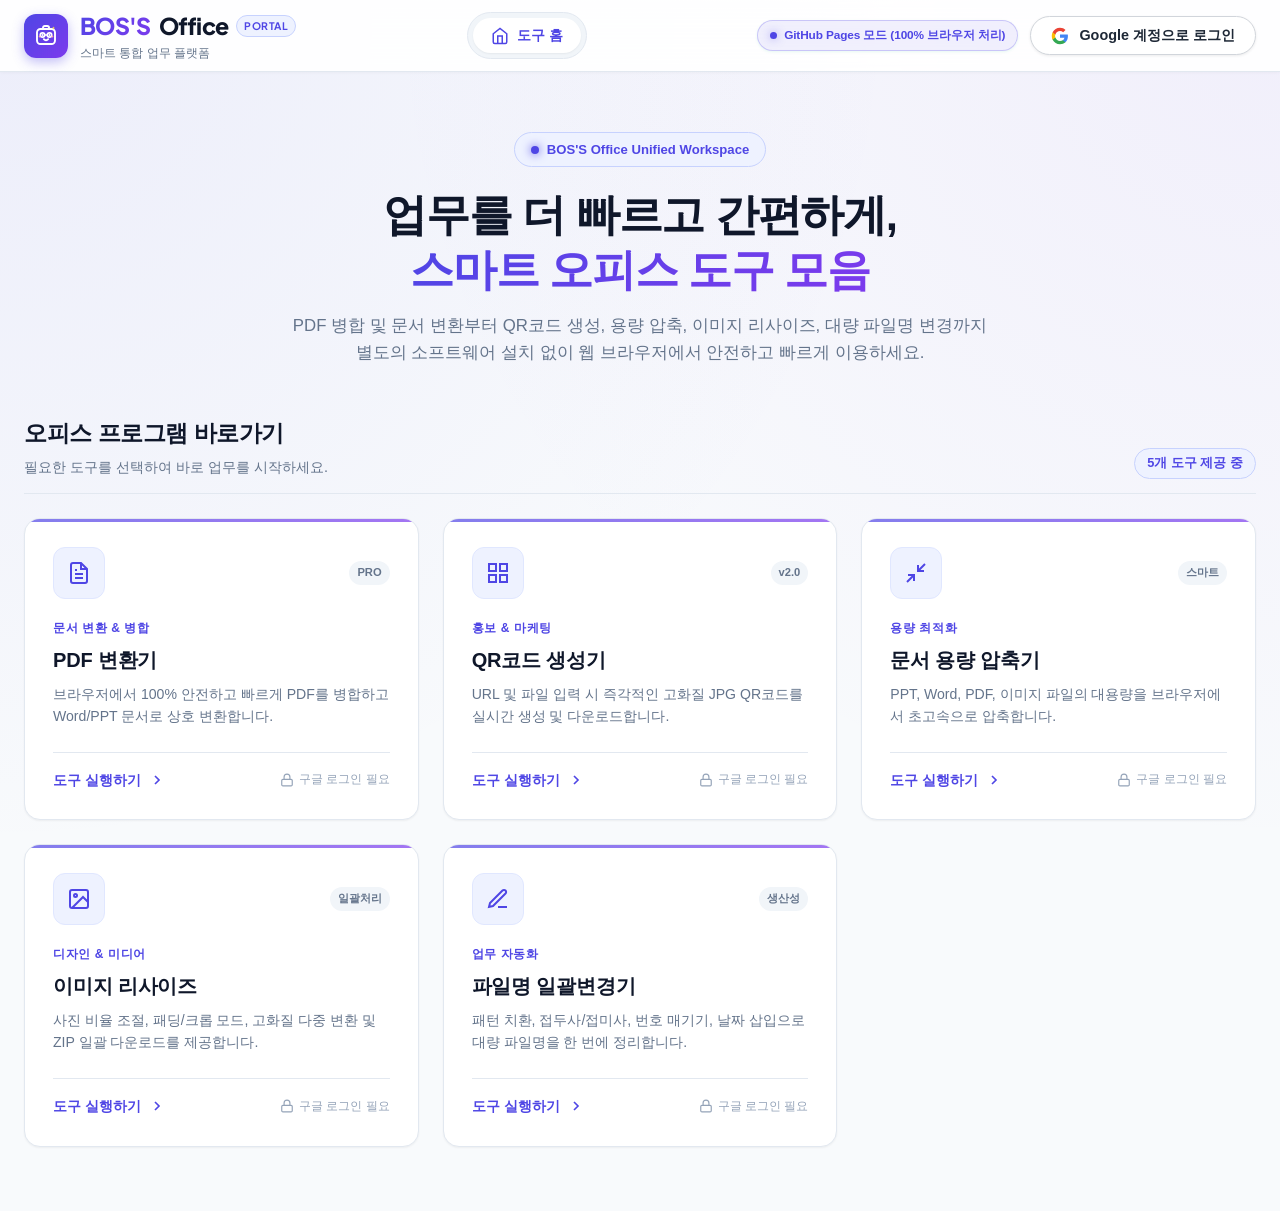
==== commit 5367eb48: "로고 및 로그인 수정" ====
--- a/index.html
+++ b/index.html
@@ -3,8 +3,8 @@
 <head>
   <meta charset="UTF-8">
   <meta name="viewport" content="width=device-width, initial-scale=1.0">
-  <title>BSoffice - 스마트 통합 비즈니스 오피스 플랫폼</title>
-  <meta name="description" content="BSoffice - PDF 변환, QR코드 생성, 문서 압축, 이미지 리사이즈, 파일명 일괄변경을 한곳에서 제공하는 스마트 통합 오피스 플랫폼">
+  <title>BOS'S Office - 스마트 통합 비즈니스 오피스 플랫폼</title>
+  <meta name="description" content="BOS'S Office - PDF 변환, QR코드 생성, 문서 압축, 이미지 리사이즈, 파일명 일괄변경을 한곳에서 제공하는 스마트 통합 오피스 플랫폼">
   
   <!-- Pretendard & Plus Jakarta Sans Fonts -->
   <link rel="preconnect" href="https://fonts.googleapis.com">
@@ -25,16 +25,30 @@
     <header class="navbar">
       <div class="navbar-container">
         <!-- Brand Logo with Unified Typography -->
-        <a href="./index.html" class="brand" id="btn-brand-home" title="BSoffice 메인으로 이동">
+        <a href="./index.html" class="brand" id="btn-brand-home" title="BOS'S Office 메인으로 이동">
           <div class="brand-logo-icon">
-            <svg width="24" height="24" viewBox="0 0 24 24" fill="none" stroke="currentColor" stroke-width="2.3" stroke-linecap="round" stroke-linejoin="round">
-              <path d="M4 4h16c1.1 0 2 .9 2 2v12c0 1.1-.9 2-2 2H4c-1.1 0-2-.9-2-2V6c0-1.1.9-2 2-2z"></path>
-              <polyline points="22,6 12,13 2,6"></polyline>
+            <svg width="24" height="24" viewBox="0 0 24 24" fill="none" stroke="currentColor" stroke-width="2" stroke-linecap="round" stroke-linejoin="round">
+              <!-- Friendly Boss Briefcase Mascot -->
+              <path d="M9 5V3.8a1.8 1.8 0 0 1 1.8-1.8h2.4a1.8 1.8 0 0 1 1.8 1.8V5" stroke="currentColor" stroke-width="1.9"></path>
+              <rect x="3" y="5" width="18" height="15" rx="3.5" stroke="currentColor" stroke-width="1.9" fill="none"></rect>
+              <!-- Trendy Round Glasses & Eyes -->
+              <circle cx="8.5" cy="11" r="2.2" stroke="currentColor" stroke-width="1.7" fill="none"></circle>
+              <circle cx="15.5" cy="11" r="2.2" stroke="currentColor" stroke-width="1.7" fill="none"></circle>
+              <path d="M10.7 11h2.6" stroke="currentColor" stroke-width="1.7"></path>
+              <circle cx="8.5" cy="11" r="0.9" fill="currentColor" stroke="none"></circle>
+              <circle cx="15.5" cy="11" r="0.9" fill="currentColor" stroke="none"></circle>
+              <!-- Cheerful Warm Smile -->
+              <path d="M9.8 15.2c.7.8 1.4 1.1 2.2 1.1s1.5-.3 2.2-1.1" stroke="currentColor" stroke-width="1.8" fill="none"></path>
+              <!-- Cute Friendly Blushes -->
+              <circle cx="5.6" cy="12.5" r="0.9" fill="#fda4af" stroke="none"></circle>
+              <circle cx="18.4" cy="12.5" r="0.9" fill="#fda4af" stroke="none"></circle>
+              <!-- Trendy Star Sparkle -->
+              <path d="M19.5 2.5l.4 1.1 1.1.4-1.1.4-.4 1.1-.4-1.1-1.1-.4 1.1-.4z" fill="#fde047" stroke="none"></path>
             </svg>
           </div>
           <div class="brand-text-wrap">
             <div class="brand-title">
-              <span class="accent-b">BS</span> office
+              <span class="accent-b">BOS'S</span> Office
               <span class="version-tag">PORTAL</span>
             </div>
             <div class="brand-sub">스마트 통합 업무 플랫폼</div>
@@ -124,6 +138,14 @@
                 <span>사용 승인 요청하기</span>
               </button>
 
+              <!-- Switch back to Admin (Only visible in test/simulation mode) -->
+              <button class="dropdown-item hidden" id="dropdown-btn-switch-admin" style="color: #4f46e5; font-weight: 600;">
+                <svg width="16" height="16" viewBox="0 0 24 24" fill="none" stroke="currentColor" stroke-width="2">
+                  <path d="M12 2l3.09 6.26L22 9.27l-5 4.87 1.18 6.88L12 17.77l-6.18 3.25L7 14.14 2 9.27l6.91-1.01L12 2z"></path>
+                </svg>
+                <span>👑 최고 관리자로 복귀</span>
+              </button>
+
               <div class="dropdown-divider"></div>
 
               <button class="dropdown-item text-danger" id="btn-logout">
@@ -149,7 +171,7 @@
         <div class="hero-section">
           <div class="hero-badge">
             <span class="pulse-indicator"></span>
-            <span>BSoffice Unified Workspace</span>
+            <span>BOS'S Office Unified Workspace</span>
           </div>
           <h1 class="hero-title">
             업무를 더 빠르고 간편하게,<br>
@@ -167,7 +189,10 @@
               <strong id="notice-banner-title">사이트 사용 승인이 필요합니다.</strong>
               <p id="notice-banner-desc">현재 계정은 관리자 승인 대기 중입니다. 관리자 승인 후 오피스 도구를 이용하실 수 있습니다.</p>
             </div>
-            <button class="btn-notice-action" id="btn-banner-request">승인 요청 작성하기</button>
+            <div style="display: flex; gap: 8px; align-items: center; flex-wrap: wrap;">
+              <button class="btn-notice-action" id="btn-banner-request">승인 요청 작성하기</button>
+              <button class="btn-notice-action hidden" id="btn-banner-switch-admin" style="background: #eef2ff; color: #4338ca; border: 1px solid #c7d2fe;">👑 최고 관리자로 복귀</button>
+            </div>
           </div>
         </div>
 
@@ -194,7 +219,7 @@
           <!-- Admin Page Header -->
           <div class="admin-header">
             <div>
-              <div class="admin-pretitle">BSOFFICE MANAGEMENT CONSOLE</div>
+              <div class="admin-pretitle">BOS'S OFFICE MANAGEMENT CONSOLE</div>
               <h1 class="admin-title">관리자 대시보드</h1>
               <p class="admin-desc">프로그램별 사용량, 이용자 현황 데이터 분석 및 사이트 접근 승인 요청을 관리합니다.</p>
             </div>
@@ -206,6 +231,25 @@
                   <path d="M3.51 9a9 9 0 0 1 14.85-3.36L23 10M1 14l4.64 4.36A9 9 0 0 0 20.49 15"></path>
                 </svg>
                 <span>새로고침</span>
+              </button>
+            </div>
+          </div>
+
+          <!-- Admin-Only Quick Test & Account Switcher Bar (최고 관리자 전용) -->
+          <div class="admin-test-bar" id="admin-test-bar">
+            <div class="test-bar-info">
+              <span class="test-bar-icon">🧪</span>
+              <div>
+                <strong>계정 전환 및 권한 시뮬레이션 콘솔 (최고 관리자 전용)</strong>
+                <p>일반 회원 / 비회원 화면 및 승인 요청 프로세스를 즉시 테스트할 수 있습니다.</p>
+              </div>
+            </div>
+            <div class="test-bar-actions">
+              <button type="button" class="btn-test-action btn-test-admin" id="btn-quick-admin" title="최고 관리자 계정으로 로그인/복귀">
+                👑 관리자 계정 바로 로그인 (bosung3116@gmail.com)
+              </button>
+              <button type="button" class="btn-test-action btn-test-user" id="btn-quick-user" title="일반 회원/비회원 승인 요청 테스트 계정으로 전환">
+                👤 일반 계정 로그인 (승인 요청 테스트용)
               </button>
             </div>
           </div>
@@ -317,9 +361,10 @@
                     <th>부서 / 조직</th>
                     <th>신청 사유</th>
                     <th>신청 / 가입 일시</th>
-                    <th>현재 상태</th>
+                    <th>회원 등급</th>
+                    <th>승인 상태</th>
                     <th>총 이용수</th>
-                    <th>권한 관리</th>
+                    <th>상태 변경 (승인 / 거절 / 보류)</th>
                   </tr>
                 </thead>
                 <tbody id="users-tbody">
@@ -368,7 +413,7 @@
                 <line x1="19" y1="12" x2="5" y2="12"></line>
                 <polyline points="12 19 5 12 12 5"></polyline>
               </svg>
-              <span>BSoffice 메인으로</span>
+              <span>BOS'S Office 메인으로</span>
             </button>
             
             <div class="viewer-current-title">
@@ -418,29 +463,14 @@
           <path fill="#EA4335" d="M12 5.38c1.62 0 3.06.56 4.21 1.64l3.15-3.15C17.45 2.09 14.97 1 12 1 7.7 1 3.99 3.47 2.18 7.06l3.66 2.84c.87-2.6 3.3-4.52 6.16-4.52z"/>
         </svg>
       </div>
-      <h3 class="modal-title">BSoffice 로그인</h3>
+      <h3 class="modal-title">BOS'S Office 로그인</h3>
       <p class="modal-desc">
         Google 계정으로 로그인하여 5가지 스마트 오피스 도구를 이용하세요.
       </p>
 
       <!-- Google Official Button Container -->
-      <div id="gsi-button-wrapper" style="display: flex; justify-content: center; margin: 16px 0;">
+      <div id="gsi-button-wrapper" style="display: flex; justify-content: center; margin: 20px 0 10px 0;">
         <div id="gsi-button-target"></div>
-      </div>
-
-      <div style="display: flex; align-items: center; gap: 12px; margin: 18px 0;">
-        <div style="flex: 1; height: 1px; background: var(--border-subtle, #e2e8f0);"></div>
-        <span style="font-size: 0.75rem; color: var(--text-muted, #64748b); font-weight: 600;">또는 정적 웹 빠른 체험</span>
-        <div style="flex: 1; height: 1px; background: var(--border-subtle, #e2e8f0);"></div>
-      </div>
-
-      <div style="display: flex; flex-direction: column; gap: 8px;">
-        <button type="button" class="btn btn-secondary" id="btn-quick-admin" style="width: 100%; justify-content: center; font-weight: 600; padding: 10px;">
-          👑 관리자 계정 바로 로그인 (bosung3116@gmail.com)
-        </button>
-        <button type="button" class="btn btn-secondary" id="btn-quick-user" style="width: 100%; justify-content: center; font-weight: 500; font-size: 0.82rem; padding: 8px; color: var(--text-muted);">
-          👤 일반 계정 로그인 (승인 요청 테스트용)
-        </button>
       </div>
     </div>
   </div>
@@ -458,7 +488,7 @@
       </div>
       <h3 class="modal-title">사이트 사용 승인 요청</h3>
       <p class="modal-desc">
-        BSoffice는 허가된 사용자만 이용할 수 있습니다.<br>
+        BOS'S Office는 허가된 사용자만 이용할 수 있습니다.<br>
         관리자(<strong>bosung3116@gmail.com</strong>)에게 사용 승인 요청을 보내세요.
       </p>
 
--- a/style.css
+++ b/style.css
@@ -939,12 +939,113 @@
   border: 1px solid #fca5a5;
 }
 .btn-table-action.btn-reject:hover { background: #dc2626; color: #fff; }
+.btn-table-action.btn-hold {
+  background: #fef3c7;
+  color: #b45309;
+  border: 1px solid #fde68a;
+  margin-right: 6px;
+}
+.btn-table-action.btn-hold:hover { background: #f59e0b; color: #fff; }
 .btn-table-action.btn-details {
   background: var(--primary-light);
   color: var(--primary);
   border: 1px solid #c7d2fe;
 }
 .btn-table-action.btn-details:hover { background: var(--primary); color: #fff; }
+
+.grade-select {
+  padding: 5px 10px;
+  font-size: 0.8rem;
+  font-weight: 600;
+  border-radius: var(--radius-sm);
+  border: 1px solid var(--border-subtle);
+  background: #fff;
+  color: var(--text-main);
+  cursor: pointer;
+  outline: none;
+  transition: var(--transition);
+}
+.grade-select:focus {
+  border-color: var(--primary);
+  box-shadow: 0 0 0 2px rgba(79, 70, 229, 0.15);
+}
+
+.role-badge.member {
+  background: #e0e7ff;
+  color: #4338ca;
+  border: 1px solid #c7d2fe;
+}
+.role-badge.guest {
+  background: #f1f5f9;
+  color: #64748b;
+  border: 1px solid #cbd5e1;
+}
+
+/* Admin Simulation & Test Switcher Console Bar */
+.admin-test-bar {
+  background: linear-gradient(135deg, #f8fafc 0%, #f1f5f9 100%);
+  border: 1px dashed #cbd5e1;
+  border-radius: var(--radius-md);
+  padding: 14px 18px;
+  margin-bottom: 24px;
+  display: flex;
+  align-items: center;
+  justify-content: space-between;
+  flex-wrap: wrap;
+  gap: 12px;
+}
+.test-bar-info {
+  display: flex;
+  align-items: center;
+  gap: 10px;
+}
+.test-bar-icon {
+  font-size: 1.25rem;
+}
+.test-bar-info strong {
+  display: block;
+  font-size: 0.88rem;
+  color: var(--text-main);
+}
+.test-bar-info p {
+  font-size: 0.78rem;
+  color: var(--text-muted);
+  margin: 0;
+}
+.test-bar-actions {
+  display: flex;
+  gap: 8px;
+  flex-wrap: wrap;
+}
+.btn-test-action {
+  padding: 7px 14px;
+  font-size: 0.8rem;
+  font-weight: 700;
+  border-radius: var(--radius-sm);
+  cursor: pointer;
+  transition: var(--transition);
+  display: inline-flex;
+  align-items: center;
+  gap: 6px;
+}
+.btn-test-admin {
+  background: #eef2ff;
+  color: #4338ca;
+  border: 1px solid #c7d2fe;
+}
+.btn-test-admin:hover {
+  background: #4338ca;
+  color: #fff;
+}
+.btn-test-user {
+  background: #ffffff;
+  color: #475569;
+  border: 1px solid #cbd5e1;
+}
+.btn-test-user:hover {
+  background: #f1f5f9;
+  color: #1e293b;
+}
 
 /* ==========================================================================
    VIEW 3: Embedded Tool Viewer
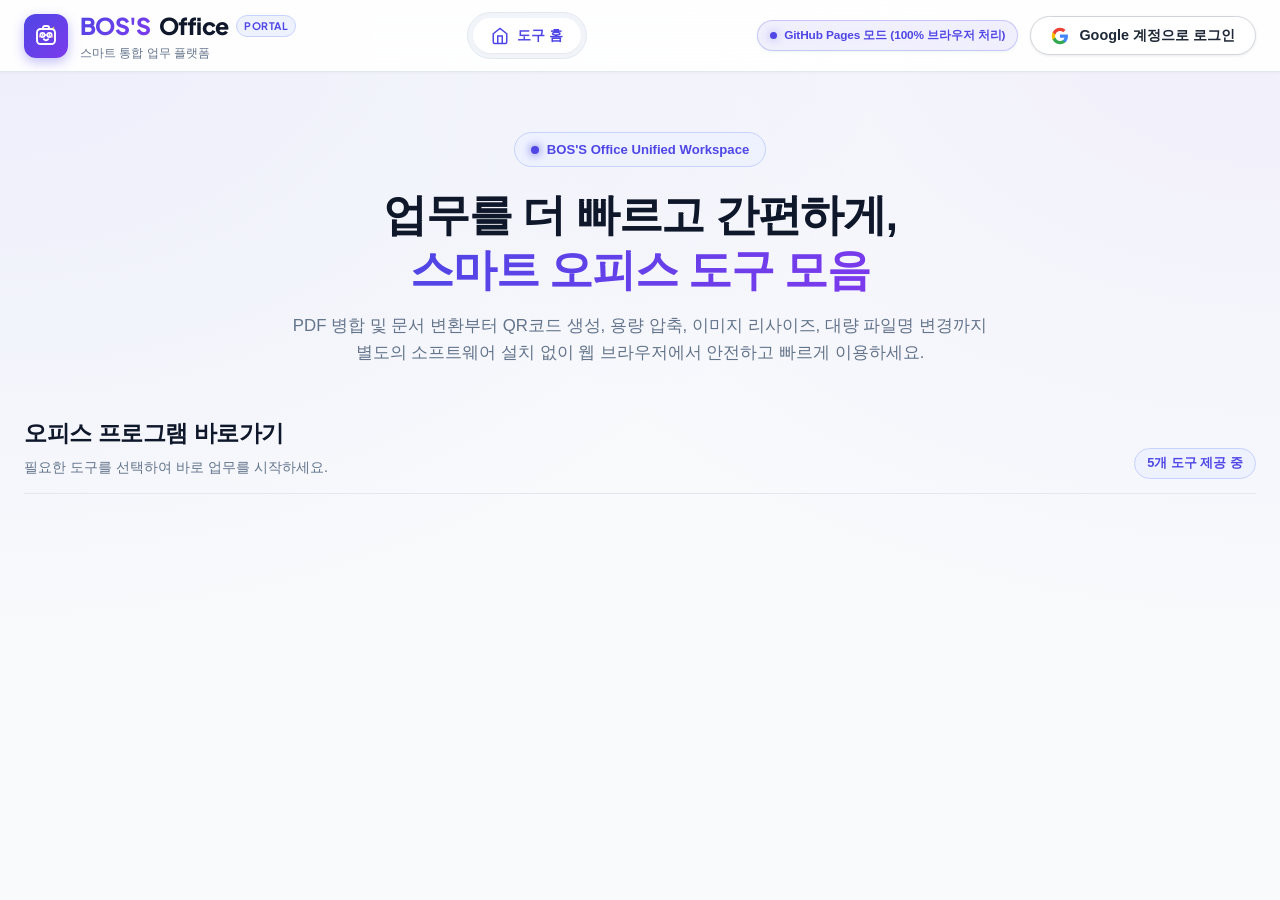
==== commit 5b6dcf3a: "로그인 문제" ====
--- a/index.html
+++ b/index.html
@@ -344,6 +344,64 @@
             </div>
           </div>
 
+          <!-- Section: Real-time Cloud DB Synchronization (Google Sheets / Apps Script) -->
+          <div class="admin-section-card" id="admin-cloud-sync-card" style="border: 1px solid #c7d2fe; background: linear-gradient(135deg, #fbfbfe 0%, #f5f7ff 100%);">
+            <div class="section-card-header" style="cursor: pointer;" id="toggle-cloud-sync-header">
+              <div style="display: flex; align-items: center; gap: 12px;">
+                <div style="width: 40px; height: 40px; border-radius: 8px; background: #e0e7ff; color: #4f46e5; display: flex; align-items: center; justify-content: center; font-size: 1.25rem;">
+                  🌐
+                </div>
+                <div>
+                  <div style="display: flex; align-items: center; gap: 8px; flex-wrap: wrap;">
+                    <h3 class="card-title" style="margin: 0;">외부 사용자 실시간 승인 연동 (Google 스프레드시트 클라우드 DB)</h3>
+                    <span id="cloud-sync-badge" class="status-tag pending" style="font-size: 0.72rem;">연동 확인 중...</span>
+                  </div>
+                  <p class="card-subtitle" style="margin: 3px 0 0 0;">
+                    외부에서 접속한 사용자의 구글 로그인 및 승인 요청을 내 구글 시트로 실시간 수신하고 대시보드에서 즉시 승인합니다.
+                  </p>
+                </div>
+              </div>
+              <button type="button" class="btn btn-secondary btn-sm" id="btn-toggle-cloud-panel">
+                설정 / 가이드 보기
+              </button>
+            </div>
+
+            <!-- Expandable Cloud Config Panel -->
+            <div id="cloud-sync-panel" class="hidden" style="margin-top: 16px; padding-top: 16px; border-top: 1px solid #e0e7ff;">
+              <div style="display: flex; flex-direction: column; gap: 14px;">
+                <div>
+                  <label style="display: block; font-size: 0.82rem; font-weight: 700; color: #1e293b; margin-bottom: 6px;">
+                    Google Apps Script Web App URL
+                  </label>
+                  <div style="display: flex; gap: 8px; flex-wrap: wrap;">
+                    <input type="text" id="input-gas-url" class="form-control" placeholder="https://script.google.com/macros/s/AKfycb.../exec" style="flex: 1; min-width: 240px; font-family: monospace; font-size: 0.82rem;" />
+                    <button type="button" class="btn btn-primary btn-sm" id="btn-save-gas-url">저장</button>
+                    <button type="button" class="btn btn-secondary btn-sm" id="btn-test-gas-url">연결 테스트</button>
+                  </div>
+                  <p style="font-size: 0.75rem; color: #64748b; margin-top: 4px;">
+                    * 배포된 웹 앱 URL을 입력하면 외부 사용자의 승인 요청이 실시간으로 관리자 화면에 즉시 동기화됩니다.
+                  </p>
+                </div>
+
+                <!-- 2-Minute Setup Guide Box -->
+                <div style="background: #ffffff; border: 1px solid #e2e8f0; border-radius: 8px; padding: 14px;">
+                  <div style="display: flex; justify-content: space-between; align-items: center; margin-bottom: 10px; flex-wrap: wrap; gap: 8px;">
+                    <strong style="font-size: 0.84rem; color: #1e293b;">⚡ 2분 만에 끝나는 Google 스프레드시트 무료 클라우드 DB 연동 가이드</strong>
+                    <button type="button" class="btn btn-secondary btn-sm" id="btn-copy-gas-code" style="font-size: 0.76rem; font-weight: 700; color: #4f46e5;">
+                      📋 Apps Script 코드 전체 복사
+                    </button>
+                  </div>
+                  <ol style="margin: 0; padding-left: 20px; font-size: 0.8rem; color: #475569; line-height: 1.6;">
+                    <li>구글 드라이브에서 <strong><a href="https://sheets.new" target="_blank" rel="noopener noreferrer" style="color: #4f46e5; text-decoration: underline;">sheets.new</a></strong>(새 스프레드시트)를 열고 상단 메뉴 <strong>[확장 프로그램] ➔ [Apps Script]</strong>를 클릭합니다.</li>
+                    <li>기존 코드를 지우고 우측 상단의 <strong>[📋 Apps Script 코드 전체 복사]</strong> 버튼을 눌러 붙여넣기 한 뒤 저장(Ctrl+S)합니다.</li>
+                    <li>우측 상단 <strong>[배포] ➔ [새 배포]</strong> 클릭 ➔ 유형: <strong>웹 앱(Web App)</strong> 선택 ➔ <strong>다음 사용자 권한으로 실행: '나(bosung3116@gmail.com)'</strong>, <strong>액세스 권한: '모든 사용자(Anyone)'</strong>로 설정 후 배포합니다.</li>
+                    <li>생성된 <strong>웹 앱 URL(https://script.google.com/macros/s/.../exec)</strong>을 위 입력창에 붙여넣고 [저장]을 누르면 완료됩니다!</li>
+                  </ol>
+                </div>
+              </div>
+            </div>
+          </div>
+
           <!-- Section: User Access Approvals Management -->
           <div class="admin-section-card">
             <div class="section-card-header">
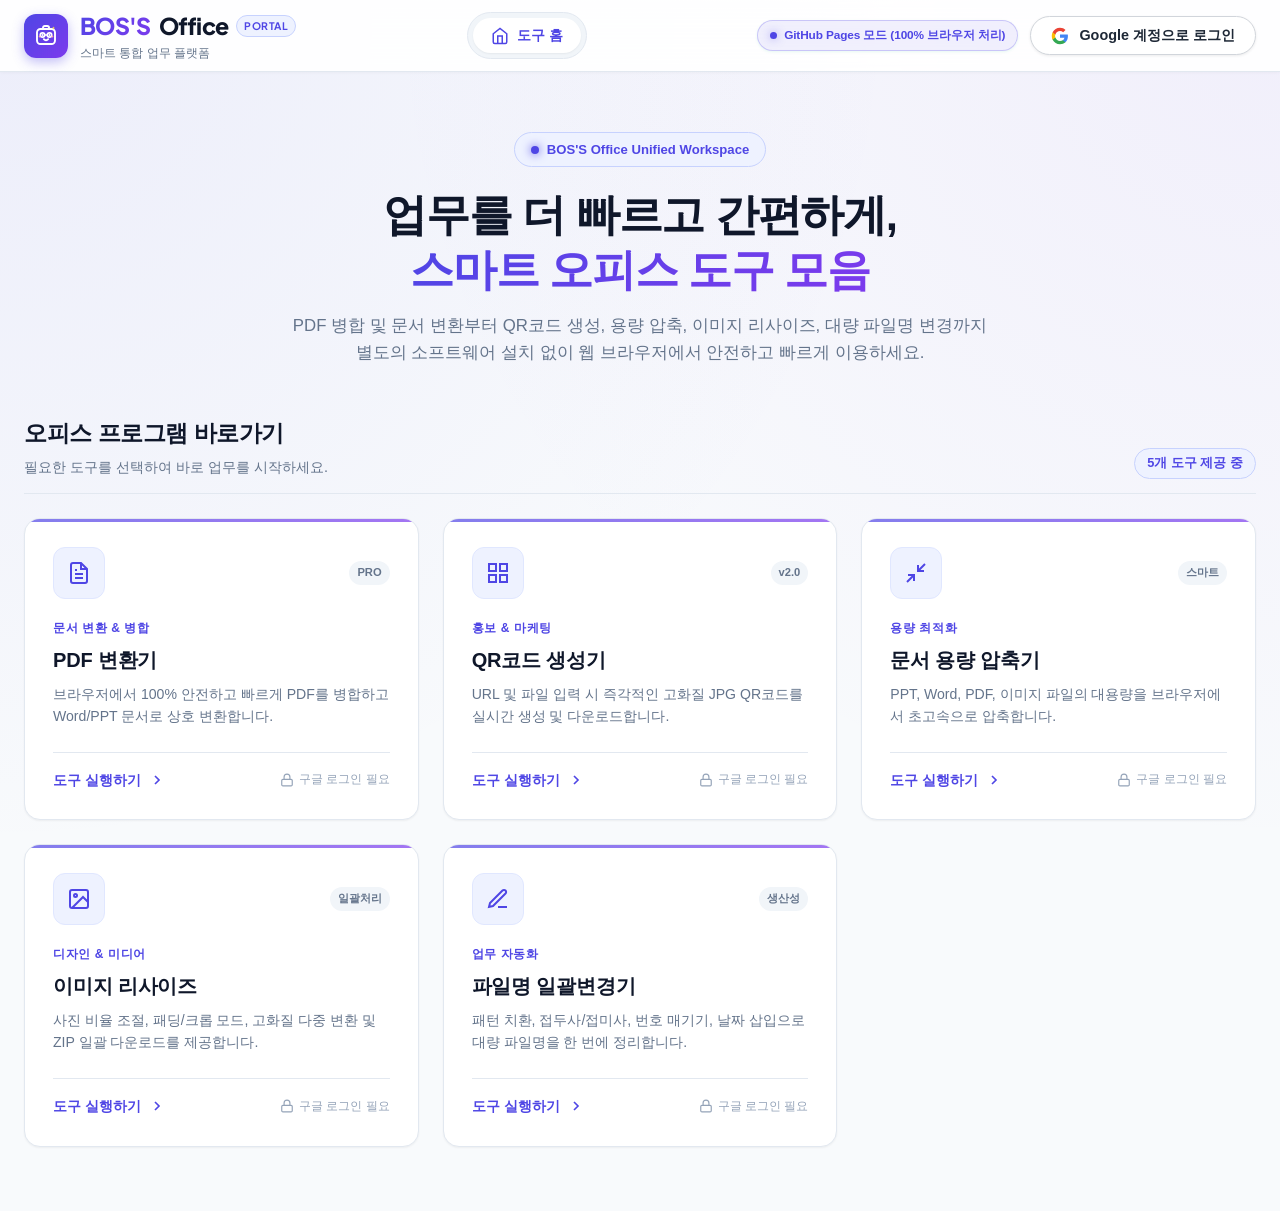
==== commit 87b6cd2a: "Security fix: Completely remove admin shortcut buttons from profile dropdown and strictly enforce ad" ====
--- a/index.html
+++ b/index.html
@@ -17,6 +17,17 @@
   <script src="https://accounts.google.com/gsi/client" async defer></script>
 </head>
 <body>
+
+  <!-- Admin Simulation Mode Bar (Only visible when Super Admin actively tests simulation) -->
+  <div id="admin-simulation-bar" class="admin-simulation-bar hidden" style="background: #312e81; color: #ffffff; padding: 10px 24px; display: flex; align-items: center; justify-content: space-between; font-size: 0.85rem; border-bottom: 2px solid #818cf8; z-index: 99999; box-shadow: 0 4px 12px rgba(0,0,0,0.15);">
+    <div style="display: flex; align-items: center; gap: 10px;">
+      <span style="font-size: 1.15rem;">🧪</span>
+      <span><strong>최고 관리자 전용 권한 시뮬레이션 중</strong>: 일반 계정(승인 요청 대기) 화면을 체험 중입니다.</span>
+    </div>
+    <button type="button" id="btn-exit-simulation" style="padding: 6px 14px; font-weight: 700; font-size: 0.82rem; background: #4f46e5; color: #ffffff; border: 1px solid #c7d2fe; border-radius: 6px; cursor: pointer; display: flex; align-items: center; gap: 6px;">
+      <span>👑 시뮬레이션 종료 및 최고 관리자로 복귀</span>
+    </button>
+  </div>
 
   <!-- Main App Shell -->
   <div id="bsoffice-app" class="app-layout">
@@ -138,14 +149,6 @@
                 <span>사용 승인 요청하기</span>
               </button>
 
-              <!-- Switch back to Admin (Only visible in test/simulation mode) -->
-              <button class="dropdown-item hidden" id="dropdown-btn-switch-admin" style="color: #4f46e5; font-weight: 600;">
-                <svg width="16" height="16" viewBox="0 0 24 24" fill="none" stroke="currentColor" stroke-width="2">
-                  <path d="M12 2l3.09 6.26L22 9.27l-5 4.87 1.18 6.88L12 17.77l-6.18 3.25L7 14.14 2 9.27l6.91-1.01L12 2z"></path>
-                </svg>
-                <span>👑 최고 관리자로 복귀</span>
-              </button>
-
               <div class="dropdown-divider"></div>
 
               <button class="dropdown-item text-danger" id="btn-logout">
@@ -191,7 +194,6 @@
             </div>
             <div style="display: flex; gap: 8px; align-items: center; flex-wrap: wrap;">
               <button class="btn-notice-action" id="btn-banner-request">승인 요청 작성하기</button>
-              <button class="btn-notice-action hidden" id="btn-banner-switch-admin" style="background: #eef2ff; color: #4338ca; border: 1px solid #c7d2fe;">👑 최고 관리자로 복귀</button>
             </div>
           </div>
         </div>
